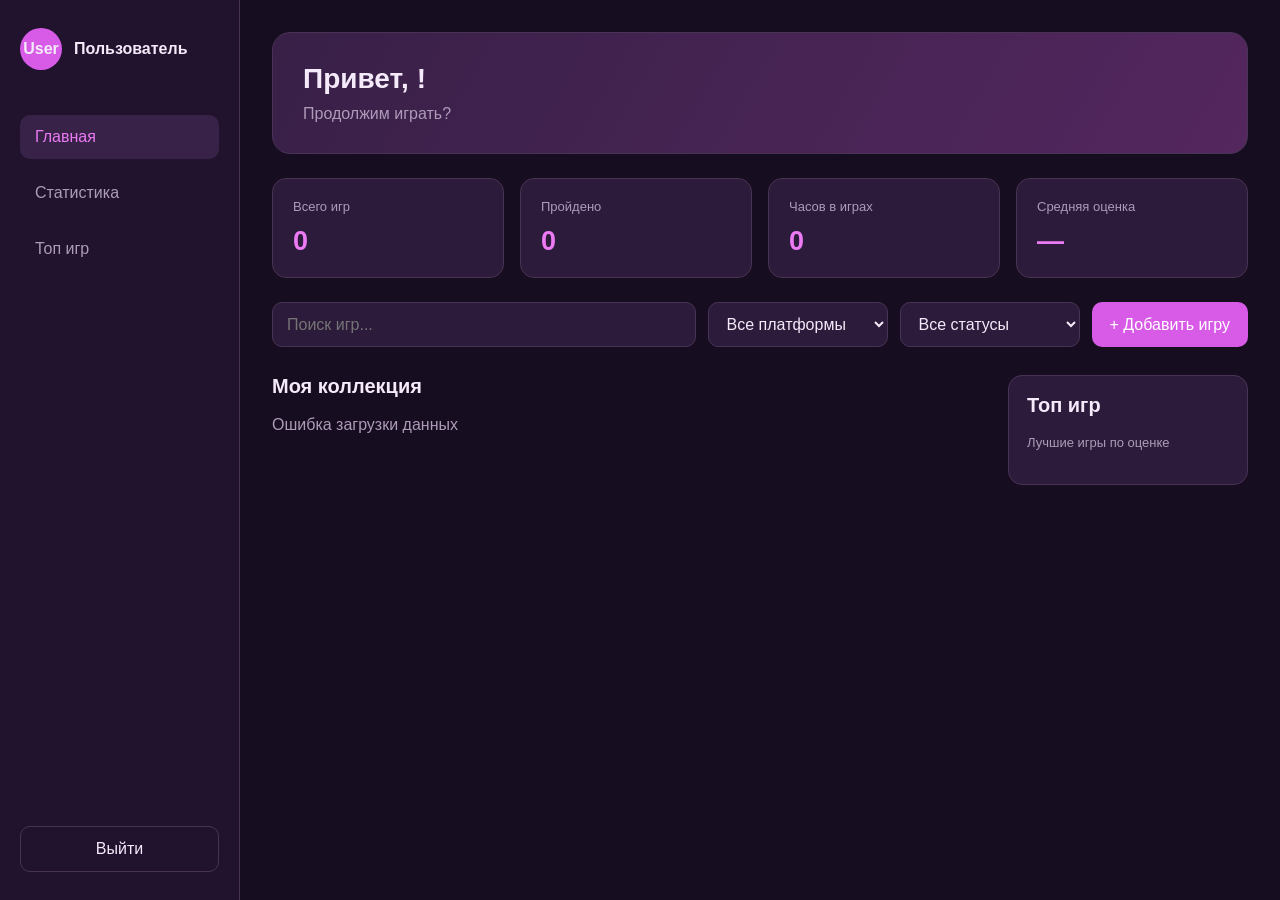
==== static/index.html @ 77241087 "initial project" ====
<!DOCTYPE html>
<html lang="ru">
<head>
    <meta charset="UTF-8">
    <meta name="viewport" content="width=device-width, initial-scale=1.0">
    <link rel="stylesheet" href="/static/css/style.css">
    <title>Коллекция игр</title>
</head>

<body>
    <div class="app-layout">

        <!-- Боковая панель -->
        <aside class="sidebar">
            <div class="sidebar-profile">
                <div class="user-avatar">User</div>
                <span id="sidebar-username">Пользователь</span>
            </div>

            <nav class="sidebar-nav">
                <a href="#" class="nav-link active">Главная</a>
                <a href="#" class="nav-link">Статистика</a>
                <a href="#" class="nav-link">Топ игр</a>
            </nav>

            <button id="logout-button" class="logout-button">
                Выйти
            </button>
        </aside>

        <!-- Основная область -->
        <main class="main-content">

            <!-- Приветственный баннер -->
            <section class="hello-banner">
                <div>
                    <h1>Привет, <span id="username"></span>!</h1>
                    <p>Продолжим играть?</p>
                </div>
            </section>

            <!-- Статистика -->
            <section class="stats-section">

                <div class="stats-card stats-1">
                    <p class="stats-p-min">Всего игр</p>
                    <h2 id="total-games">0</h2>
                </div>

                <div class="stats-card stats-2">
                    <p class="stats-p-min">Пройдено</p>
                    <h2 id="completed-games">0</h2>
                </div>

                <div class="stats-card stats-3">
                    <p class="stats-p-min">Часов в играх</p>
                    <h2 id="total-hours">0</h2>
                </div>

                <div class="stats-card stats-4">
                    <p class="stats-p-min">Средняя оценка</p>
                    <h2 id="average-rating">—</h2>
                </div>

            </section>

            <!-- Поиск и фильтры -->
            <section class="toolbar">
                <input
                    type="text"
                    id="search-input"
                    placeholder="Поиск игр..."
                >

                <select id="platform-filter">
                    <option value="">Все платформы</option>
                </select>

                <select id="status-filter">
                    <option value="">Все статусы</option>
                </select>

                <button id="add-game-button">
                    + Добавить игру
                </button>
            </section>

            <!-- Игры и топ -->
            <section class="collection-layout">

                <div class="games-section">
                    <h2>Моя коллекция</h2>

                    <p id="message">Загрузка...</p>

                    <div id="games-list" class="games-grid"></div>
                </div>

                <aside class="top-section">
                    <h2>Топ игр</h2>
                    <p>Лучшие игры по оценке</p>

                    <div id="top-games-list"></div>
                </aside>

            </section>

        </main>
    </div>

    <script src="/static/js/index.js"></script>
</body>
</html>
---- static/css/style.css ----
/* ---------- Общие настройки ---------- */

* {
    box-sizing: border-box;
    margin: 0;
    padding: 0;
}

:root {
    --background: #160d20;
    --sidebar: #21132e;
    --card: #2c1b3a;
    --card-light: #382247;
    --accent: #d85be8;
    --accent-hover: #eb7af4;
    --text: #f5eafa;
    --muted: #ad9bb8;
    --border: #493354;
}

body {
    font-family: Arial, sans-serif;
    background: var(--background);
    color: var(--text);
    min-height: 100vh;
}

button,
input,
select {
    font: inherit;
}

button {
    cursor: pointer;
}

a {
    color: inherit;
    text-decoration: none;
}

/* ---------- Общая структура ---------- */

.app-layout {
    display: flex;
    min-height: 100vh;
}

/* ---------- Боковая панель ---------- */

.sidebar {
    width: 240px;
    min-width: 240px;
    height: 100vh;
    position: sticky;
    top: 0;
    background: var(--sidebar);
    border-right: 1px solid var(--border);
    padding: 28px 20px;
    display: flex;
    flex-direction: column;
}

.sidebar-profile {
    display: flex;
    align-items: center;
    gap: 12px;
    font-weight: bold;
    margin-bottom: 45px;
    overflow-wrap: anywhere;
}

.user-avatar {
    width: 42px;
    height: 42px;
    border-radius: 50%;
    background: var(--accent);
    display: flex;
    align-items: center;
    justify-content: center;
    font-weight: bold;
    flex-shrink: 0;
}

.sidebar-nav {
    display: flex;
    flex-direction: column;
    gap: 12px;
}

.nav-link {
    padding: 13px 15px;
    border-radius: 10px;
    color: var(--muted);
    transition: 0.2s;
}

.nav-link:hover,
.nav-link.active {
    background: var(--card-light);
    color: var(--accent-hover);
}

.logout-button {
    margin-top: auto;
    padding: 13px;
    border: 1px solid var(--border);
    border-radius: 10px;
    background: transparent;
    color: var(--text);
}

.logout-button:hover {
    background: var(--card-light);
}

/* ---------- Основная область ---------- */

.main-content {
    flex: 1;
    min-width: 0;
    padding: 32px;
}

/* ---------- Приветственный баннер ---------- */

.hello-banner {
    background: linear-gradient(120deg, #382047, #54275f);
    border: 1px solid var(--border);
    border-radius: 18px;
    padding: 30px;
    margin-bottom: 24px;
}

.hello-banner h1 {
    font-size: 28px;
    margin-bottom: 10px;
}

.hello-banner p {
    color: var(--muted);
}

/* ---------- Статистика ---------- */

.stats-section {
    display: grid;
    grid-template-columns: repeat(4, minmax(0, 1fr));
    gap: 16px;
    margin-bottom: 24px;
}

.stats-card {
    background: var(--card);
    border: 1px solid var(--border);
    border-radius: 14px;
    padding: 20px;
    min-width: 0;
}

.stats-p-min {
    color: var(--muted);
    font-size: 13px;
    margin-bottom: 12px;
}

.stats-card h2 {
    color: var(--accent-hover);
    font-size: 27px;
}

/* ---------- Поиск и фильтры ---------- */

.toolbar {
    display: flex;
    gap: 12px;
    margin-bottom: 28px;
}

.toolbar input,
.toolbar select {
    min-width: 0;
    padding: 12px 14px;
    background: var(--card);
    border: 1px solid var(--border);
    border-radius: 10px;
    color: var(--text);
    outline: none;
}

.toolbar input {
    flex: 1;
}

.toolbar select {
    flex: 0 1 180px;
}

.toolbar input:focus,
.toolbar select:focus {
    border-color: var(--accent);
}

.toolbar button {
    padding: 12px 18px;
    background: var(--accent);
    color: white;
    border: none;
    border-radius: 10px;
    white-space: nowrap;
}

.toolbar button:hover {
    background: var(--accent-hover);
}

/* ---------- Коллекция и топ ---------- */

.collection-layout {
    display: grid;
    grid-template-columns: minmax(0, 1fr) 240px;
    gap: 24px;
    align-items: start;
}

.games-section,
.top-section {
    min-width: 0;
}

.games-section h2,
.top-section h2 {
    font-size: 20px;
    margin-bottom: 18px;
}

.top-section {
    background: var(--card);
    border: 1px solid var(--border);
    border-radius: 14px;
    padding: 18px;
}

.top-section > p {
    color: var(--muted);
    font-size: 13px;
    margin-bottom: 16px;
}

/* ---------- Сетка игр ---------- */

.games-grid {
    display: grid;
    grid-template-columns: repeat(4, minmax(0, 1fr));
    gap: 16px;
}

#message {
    color: var(--muted);
    margin-bottom: 16px;
}

/* ---------- Адаптивность ---------- */

@media (max-width: 1100px) {
    .games-grid {
        grid-template-columns: repeat(3, minmax(0, 1fr));
    }

    .collection-layout {
        grid-template-columns: minmax(0, 1fr) 210px;
    }
}

@media (max-width: 850px) {
    .sidebar {
        width: 190px;
        min-width: 190px;
    }

    .main-content {
        padding: 20px;
    }

    .stats-section {
        grid-template-columns: repeat(2, minmax(0, 1fr));
    }

    .collection-layout {
        grid-template-columns: 1fr;
    }

    .top-section {
        order: -1;
    }

    .games-grid {
        grid-template-columns: repeat(2, minmax(0, 1fr));
    }

    .toolbar {
        flex-wrap: wrap;
    }

    .toolbar input {
        flex-basis: 100%;
    }
}

@media (max-width: 600px) {
    .app-layout {
        flex-direction: column;
    }

    .sidebar {
        width: 100%;
        min-width: 0;
        height: auto;
        position: static;
        padding: 15px;
    }

    .sidebar-profile {
        margin-bottom: 15px;
    }

    .sidebar-nav {
        flex-direction: row;
        flex-wrap: wrap;
    }

    .nav-link {
        padding: 10px;
        font-size: 13px;
    }

    .logout-button {
        margin-top: 15px;
    }

    .main-content {
        padding: 16px;
    }

    .hello-banner {
        padding: 22px;
    }

    .hello-banner h1 {
        font-size: 23px;
    }

    .toolbar {
        flex-direction: column;
    }

    .toolbar input,
    .toolbar select,
    .toolbar button {
        width: 100%;
        flex: auto;
    }

    .games-grid {
        grid-template-columns: repeat(2, minmax(0, 1fr));
        gap: 10px;
    }
}

@media (max-width: 360px) {
    .stats-section {
        gap: 8px;
    }

    .stats-card {
        padding: 13px;
    }

    .stats-card h2 {
        font-size: 22px;
    }
}
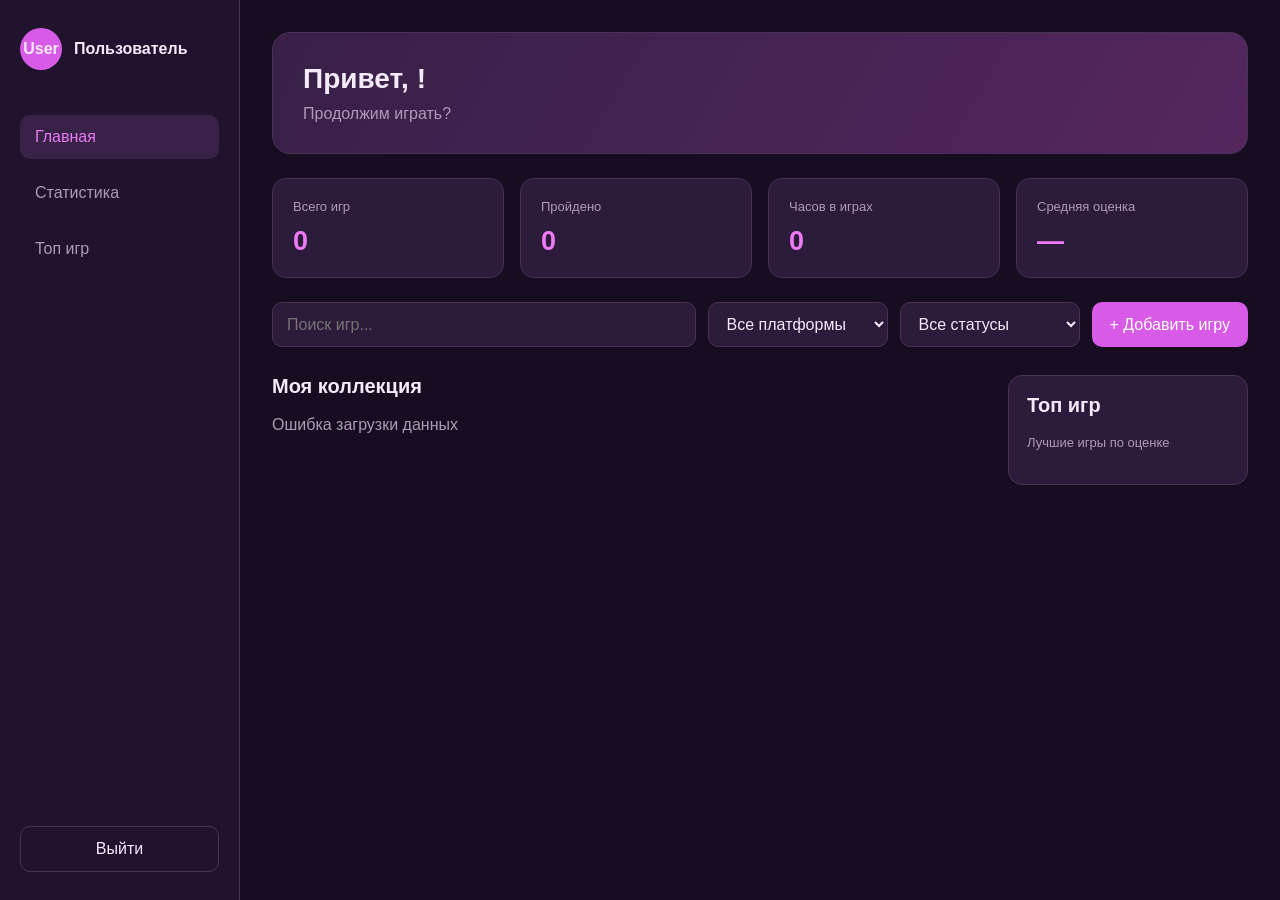
==== commit b9dd984c: "Обновление проекта" ====
--- a/static/index.html
+++ b/static/index.html
@@ -84,7 +84,41 @@
                 <button id="add-game-button">
                     + Добавить игру
                 </button>
+
             </section>
+
+            <div id="add-game-form" class="modal-overlay" hidden>
+                <div class="modal-window">
+                    <h2>Добавить игру</h2>
+
+                    <form id="game-form">
+                        <input type="hidden" id="game-id">
+                        <input type="text" id="game-title" placeholder="Название игры" required>
+
+                        <textarea id="game-description" placeholder="Описание игры"></textarea>
+
+                        <select id="game-platform" required>
+                            <option value="">Выбери платформу</option>
+                        </select>
+
+                        <select id="game-status" required>
+                            <option value="">Выбери статус</option>
+                        </select>
+
+                            <input type="number" id="game-hours" placeholder="Сколько часов сыграно" min="0" step="0.1">
+
+                            <input type="number" id="game-rating" placeholder="Оценка" min="0" max="10" step="0.1">
+
+                            <input type="text" id="game-genre" placeholder="Жанр">
+
+                            <label for="game-date">Дата выхода</label>
+                            <input type="date" id="game-date">
+
+                        <button type="submit">Сохранить игру</button>
+                        <button type="button" id="cancel-game-button">Отмена</button>
+                    </form>
+                </div>
+            </div>
 
             <!-- Игры и топ -->
             <section class="collection-layout">
--- a/static/css/style.css
+++ b/static/css/style.css
@@ -1,5 +1,4 @@
 
-/* ---------- Общие настройки ---------- */
 
 * {
     box-sizing: border-box;
@@ -41,14 +40,11 @@
     text-decoration: none;
 }
 
-/* ---------- Общая структура ---------- */
-
 .app-layout {
     display: flex;
     min-height: 100vh;
 }
 
-/* ---------- Боковая панель ---------- */
 
 .sidebar {
     width: 240px;
@@ -116,15 +112,12 @@
     background: var(--card-light);
 }
 
-/* ---------- Основная область ---------- */
-
 .main-content {
     flex: 1;
     min-width: 0;
     padding: 32px;
 }
 
-/* ---------- Приветственный баннер ---------- */
 
 .hello-banner {
     background: linear-gradient(120deg, #382047, #54275f);
@@ -143,7 +136,7 @@
     color: var(--muted);
 }
 
-/* ---------- Статистика ---------- */
+
 
 .stats-section {
     display: grid;
@@ -171,7 +164,6 @@
     font-size: 27px;
 }
 
-/* ---------- Поиск и фильтры ---------- */
 
 .toolbar {
     display: flex;
@@ -216,7 +208,6 @@
     background: var(--accent-hover);
 }
 
-/* ---------- Коллекция и топ ---------- */
 
 .collection-layout {
     display: grid;
@@ -249,7 +240,6 @@
     margin-bottom: 16px;
 }
 
-/* ---------- Сетка игр ---------- */
 
 .games-grid {
     display: grid;
@@ -262,7 +252,6 @@
     margin-bottom: 16px;
 }
 
-/* ---------- Адаптивность ---------- */
 
 @media (max-width: 1100px) {
     .games-grid {
@@ -382,3 +371,92 @@
         font-size: 22px;
     }
 }
+
+
+.modal-overlay {
+    position: fixed;
+    inset: 0;
+    background: rgba(0, 0, 0, 0.75);
+    display: flex;
+    justify-content: center;
+    align-items: center;
+    z-index: 1000;
+    padding: 20px;
+}
+
+#add-game-form[hidden] {
+    display: none;
+}
+
+.modal-window {
+    background: #2b1938;
+    border: 1px solid #59366b;
+    border-radius: 18px;
+    padding: 30px;
+    width: 100%;
+    max-width: 500px;
+    max-height: 90vh;
+    overflow-y: auto;
+    box-shadow: 0 10px 40px rgba(0, 0, 0, 0.5);
+}
+
+.modal-window h2 {
+    color: #ffffff;
+    margin-top: 0;
+    margin-bottom: 25px;
+    text-align: center;
+}
+
+
+.modal-window input,
+.modal-window textarea,
+.modal-window select {
+    width: 100%;
+    box-sizing: border-box;
+    padding: 12px;
+    margin-bottom: 14px;
+    background: #1c1025;
+    color: white;
+    border: 1px solid #59366b;
+    border-radius: 9px;
+    font-size: 14px;
+}
+
+.modal-window textarea {
+    min-height: 90px;
+    resize: vertical;
+}
+
+
+.modal-window button {
+    padding: 12px 18px;
+    margin: 5px;
+    border: none;
+    border-radius: 9px;
+    background: #d64de5;
+    color: white;
+    cursor: pointer;
+    font-size: 14px;
+}
+
+.modal-window button:hover {
+    background: #e56cf0;
+}
+
+@media (max-width: 480px) {
+    .modal-window {
+        padding: 20px;
+    }
+}
+
+
+.modal-window input[type="number"]::-webkit-inner-spin-button,
+.modal-window input[type="number"]::-webkit-outer-spin-button {
+    -webkit-appearance: none;
+    margin: 0;
+}
+
+.modal-window input[type="number"] {
+    -moz-appearance: textfield;
+    appearance: textfield;
+}
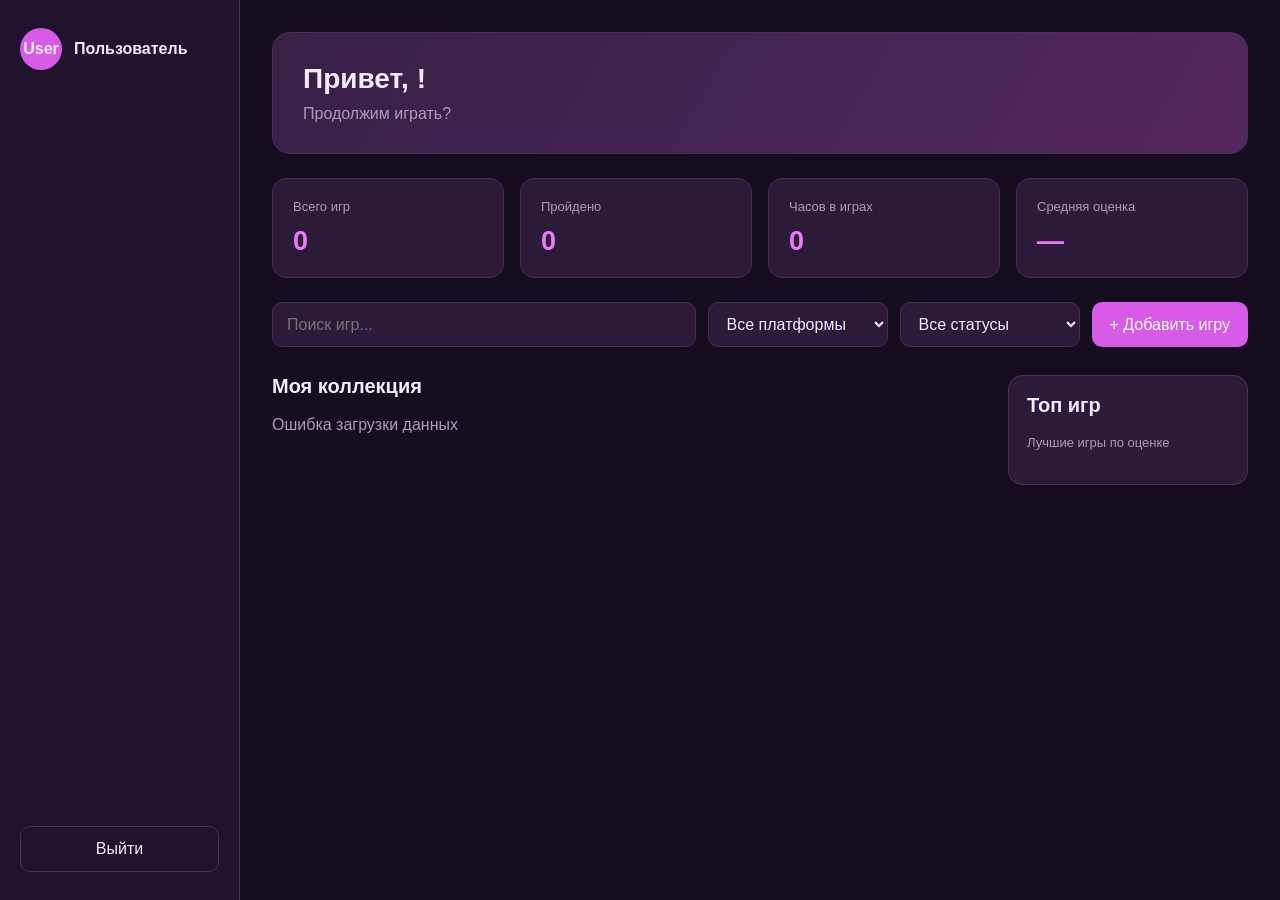
==== commit f13a7fa8: "Обновление боковой панели" ====
--- a/static/index.html
+++ b/static/index.html
@@ -11,28 +11,21 @@
 <body>
     <div class="app-layout">
 
-        <!-- Боковая панель -->
+        
         <aside class="sidebar">
             <div class="sidebar-profile">
                 <div class="user-avatar">User</div>
                 <span id="sidebar-username">Пользователь</span>
             </div>
 
-            <nav class="sidebar-nav">
-                <a href="#" class="nav-link active">Главная</a>
-                <a href="#" class="nav-link">Статистика</a>
-                <a href="#" class="nav-link">Топ игр</a>
-            </nav>
-
             <button id="logout-button" class="logout-button">
                 Выйти
             </button>
         </aside>
 
-        <!-- Основная область -->
+
         <main class="main-content">
 
-            <!-- Приветственный баннер -->
             <section class="hello-banner">
                 <div>
                     <h1>Привет, <span id="username"></span>!</h1>
@@ -40,7 +33,6 @@
                 </div>
             </section>
 
-            <!-- Статистика -->
             <section class="stats-section">
 
                 <div class="stats-card stats-1">
@@ -65,7 +57,6 @@
 
             </section>
 
-            <!-- Поиск и фильтры -->
             <section class="toolbar">
                 <input
                     type="text"
@@ -120,7 +111,6 @@
                 </div>
             </div>
 
-            <!-- Игры и топ -->
             <section class="collection-layout">
 
                 <div class="games-section">
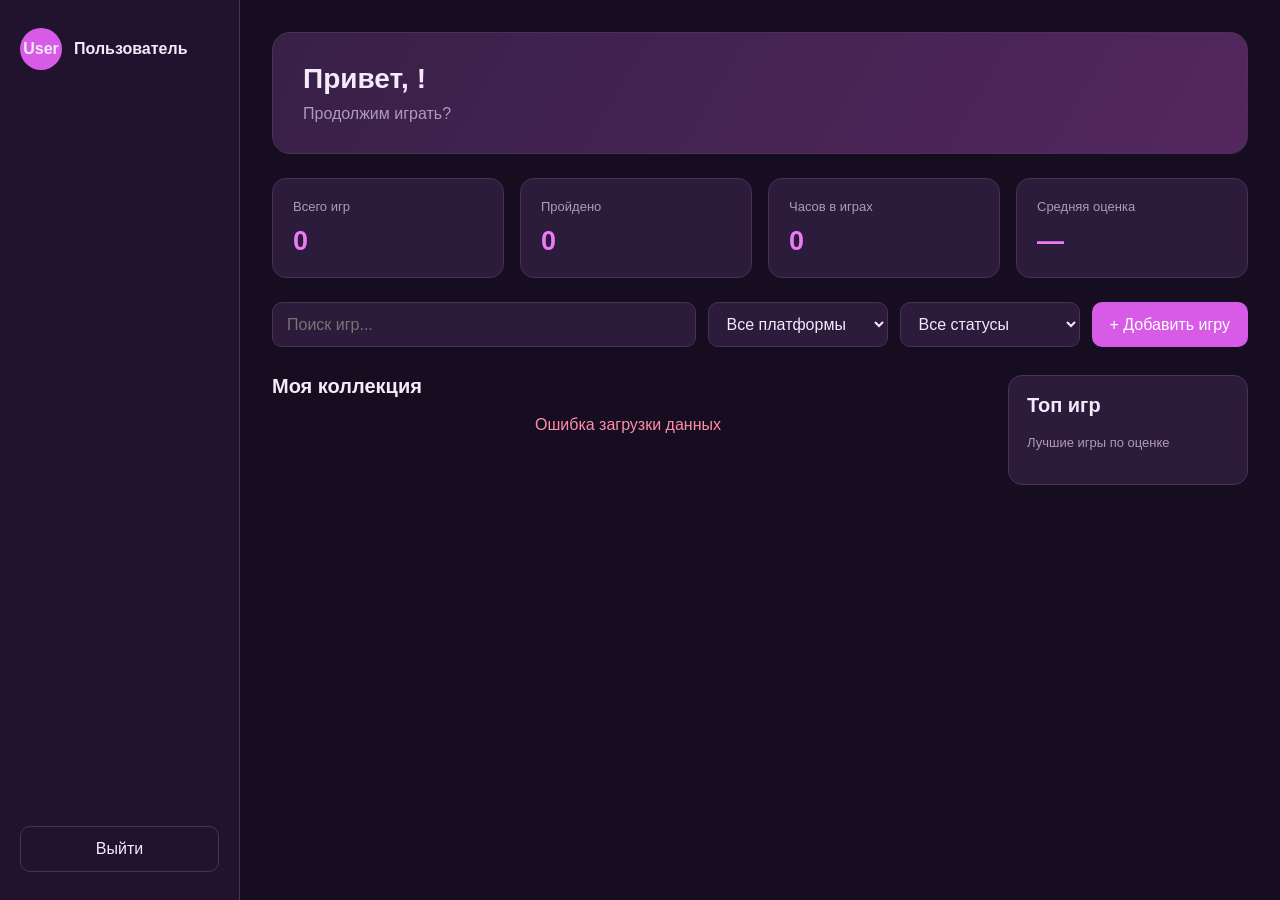
==== commit 98ef9caf: "Обновление проекта" ====
--- a/static/index.html
+++ b/static/index.html
@@ -84,6 +84,20 @@
 
                     <form id="game-form">
                         <input type="hidden" id="game-id">
+
+                        <input type="hidden" id="game-cover-url">
+
+                        <div class="rawg-search">
+                            <input
+                                type="search"
+                                id="rawg-search"
+                                placeholder="Найти игру в RAWG..."
+                                autocomplete="off"
+                            >
+
+                            <div id="rawg-results"></div>
+                        </div>
+
                         <input type="text" id="game-title" placeholder="Название игры" required>
 
                         <textarea id="game-description" placeholder="Описание игры"></textarea>
--- a/static/css/style.css
+++ b/static/css/style.css
@@ -459,4 +459,413 @@
 .modal-window input[type="number"] {
     -moz-appearance: textfield;
     appearance: textfield;
+}
+
+
+/* Карточка игры */
+.game-card {
+    background: var(--card);
+    border: 1px solid var(--border);
+    border-radius: 16px;
+    overflow: hidden;
+    position: relative;
+    transition: transform 0.2s, border-color 0.2s;
+}
+
+.game-card:hover {
+    transform: translateY(-4px);
+    border-color: var(--accent);
+}
+
+/* Обложка */
+.game-cover {
+    height: 190px;
+    position: relative;
+    background: linear-gradient(135deg, #382047, #7b328b, #d85be8);
+    display: flex;
+    align-items: center;
+    justify-content: center;
+    overflow: hidden;
+}
+
+.game-cover-placeholder {
+    font-size: 48px;
+    opacity: 0.7;
+}
+
+/* Платформа на обложке */
+.platform-label {
+    position: absolute;
+    top: 12px;
+    right: 12px;
+    padding: 6px 10px;
+    background: rgba(22, 13, 32, 0.85);
+    border: 1px solid var(--border);
+    border-radius: 8px;
+    font-size: 12px;
+}
+
+/* Информация об игре */
+.game-info {
+    padding: 16px;
+    position: relative;
+}
+
+.game-title {
+    font-size: 17px;
+    margin-bottom: 6px;
+    overflow-wrap: anywhere;
+}
+
+.game-genre {
+    color: var(--muted);
+    font-size: 13px;
+    margin-bottom: 12px;
+}
+
+.game-status {
+    display: inline-block;
+    padding: 5px 10px;
+    border-radius: 7px;
+    font-size: 12px;
+    margin-bottom: 16px;
+    background: #493354;
+}
+
+/* Нижняя строка карточки */
+.game-meta {
+    display: flex;
+    align-items: center;
+    gap: 14px;
+    color: var(--muted);
+    font-size: 13px;
+}
+
+.game-menu {
+    margin-left: auto;
+    position: relative;
+}
+
+.game-menu-button {
+    background: transparent;
+    border: none;
+    color: var(--text);
+    font-size: 24px;
+    cursor: pointer;
+    padding: 0 4px;
+}
+
+.game-menu-content {
+    display: none;
+    position: absolute;
+    right: 0;
+    bottom: 100%;
+    min-width: 150px;
+    background: var(--card-light);
+    border: 1px solid var(--border);
+    border-radius: 10px;
+    padding: 6px;
+    z-index: 10;
+}
+
+.game-menu.open .game-menu-content {
+    display: block;
+}
+
+.game-menu-content button {
+    display: block;
+    width: 100%;
+    padding: 9px;
+    background: transparent;
+    border: none;
+    color: var(--text);
+    text-align: left;
+    border-radius: 6px;
+}
+
+.game-menu-content button:hover {
+    background: var(--card);
+}
+
+/* Цвета статусов игр */
+.game-status {
+    font-weight: 600;
+}
+
+.game-status.status-not-started {
+    background: #45404f;
+    color: #c4bdce;
+}
+
+.game-status.status-playing {
+    background: #49306b;
+    color: #d5aaff;
+}
+
+.game-status.status-completed {
+    background: #244d3b;
+    color: #8de0ad;
+}
+
+.game-status.status-dropped {
+    background: #572d39;
+    color: #ff9eae;
+}
+.game-cover-image {
+    width: 100%;
+    height: 100%;
+    object-fit: cover;
+    display: block;
+}
+.rawg-result {
+    display: flex;
+    align-items: center;
+    gap: 12px;
+    width: 100%;
+    padding: 8px;
+    text-align: left;
+}
+
+.rawg-result img {
+    width: 60px;
+    height: 80px;
+    object-fit: cover;
+    flex-shrink: 0;
+    border-radius: 6px;
+}
+
+#rawg-results {
+    max-height: 300px;
+    overflow-y: auto;
+}
+
+.top-game-item {
+    display: flex;
+    align-items: center;
+    gap: 12px;
+    padding: 10px;
+    margin-bottom: 10px;
+    background: rgba(255, 255, 255, 0.04);
+    border-radius: 10px;
+}
+
+.top-game-image {
+    width: 55px;
+    height: 70px;
+    object-fit: cover;
+    border-radius: 6px;
+    flex-shrink: 0;
+}
+
+.top-game-info {
+    display: flex;
+    flex-direction: column;
+    gap: 6px;
+    min-width: 0;
+}
+
+.top-game-title {
+    font-size: 14px;
+    font-weight: 600;
+    overflow-wrap: anywhere;
+}
+
+.top-game-rating {
+    color: #ffca55;
+    font-size: 13px;
+}
+
+
+/* Авторизация и регистрация */
+
+body.auth-page {
+    min-height: 100vh;
+    margin: 0;
+    display: flex;
+    justify-content: center;
+    align-items: center;
+    padding: 20px;
+    box-sizing: border-box;
+    background: #100d18;
+}
+
+.auth-page main {
+    width: 100%;
+    max-width: 420px;
+    padding: 40px;
+    box-sizing: border-box;
+    background: #1d1829;
+    border: 1px solid #39304d;
+    border-radius: 20px;
+    box-shadow: 0 10px 40px rgba(0, 0, 0, 0.4);
+}
+
+.auth-page main > p:first-child {
+    margin: 0 0 30px;
+    text-align: center;
+    color: #ffffff;
+    font-size: 28px;
+    font-weight: 700;
+}
+
+.auth-page .login-form {
+    display: flex;
+    flex-direction: column;
+    gap: 18px;
+}
+
+.auth-page .input {
+    display: flex;
+    flex-direction: column;
+    gap: 8px;
+}
+
+.auth-page label {
+    color: #d5cbe8;
+    font-size: 14px;
+}
+
+.auth-page input {
+    width: 100%;
+    padding: 13px 15px;
+    box-sizing: border-box;
+    border: 1px solid #493c60;
+    border-radius: 10px;
+    background: #15111f;
+    color: white;
+    outline: none;
+}
+
+.auth-page input:focus {
+    border-color: #c4a5f5;
+}
+
+.auth-page .button-login {
+    padding: 13px;
+    border: none;
+    border-radius: 10px;
+    background: #c4a5f5;
+    color: #21172e;
+    font-size: 16px;
+    font-weight: 600;
+    cursor: pointer;
+    transition: background 0.2s;
+}
+
+.auth-page .button-login:hover {
+    background: #d4bcff;
+}
+
+.auth-page main > p:last-child {
+    margin-top: 22px;
+    text-align: center;
+    color: #aaa0ba;
+    font-size: 14px;
+}
+
+.auth-page a {
+    color: #c4a5f5;
+    text-decoration: none;
+}
+
+.auth-page a:hover {
+    text-decoration: underline;
+}
+
+.auth-page #message {
+    color: #ff8caa;
+    text-align: center;
+}
+/* Страница авторизации и регистрации */
+
+.auth-page {
+    min-height: 100vh;
+    display: flex;
+    justify-content: center;
+    align-items: center;
+    background: #100d18;
+    padding: 20px;
+}
+
+.auth-container {
+    width: 100%;
+    max-width: 420px;
+    padding: 40px;
+    background: #1d1829;
+    border: 1px solid #39304d;
+    border-radius: 20px;
+    box-shadow: 0 10px 40px rgba(0, 0, 0, 0.4);
+}
+
+.auth-title {
+    text-align: center;
+    color: #ffffff;
+    font-size: 28px;
+    margin-bottom: 30px;
+}
+
+.auth-form {
+    display: flex;
+    flex-direction: column;
+    gap: 18px;
+}
+
+.auth-form .input {
+    display: flex;
+    flex-direction: column;
+    gap: 8px;
+}
+
+.auth-form label {
+    color: #d5cbe8;
+    font-size: 14px;
+}
+
+.auth-form input {
+    padding: 13px 15px;
+    border: 1px solid #493c60;
+    border-radius: 10px;
+    background: #15111f;
+    color: white;
+    outline: none;
+}
+
+.auth-form input:focus {
+    border-color: #c4a5f5;
+}
+
+.auth-button {
+    padding: 13px;
+    border: none;
+    border-radius: 10px;
+    background: #c4a5f5;
+    color: #21172e;
+    font-size: 16px;
+    font-weight: 600;
+    cursor: pointer;
+}
+
+.auth-button:hover {
+    background: #d4bcff;
+}
+
+.auth-footer {
+    text-align: center;
+    color: #aaa0ba;
+    margin-top: 22px;
+    font-size: 14px;
+}
+
+.auth-footer a {
+    color: #c4a5f5;
+    text-decoration: none;
+}
+
+.auth-footer a:hover {
+    text-decoration: underline;
+}
+
+#message {
+    color: #ff8caa;
+    text-align: center;
 }
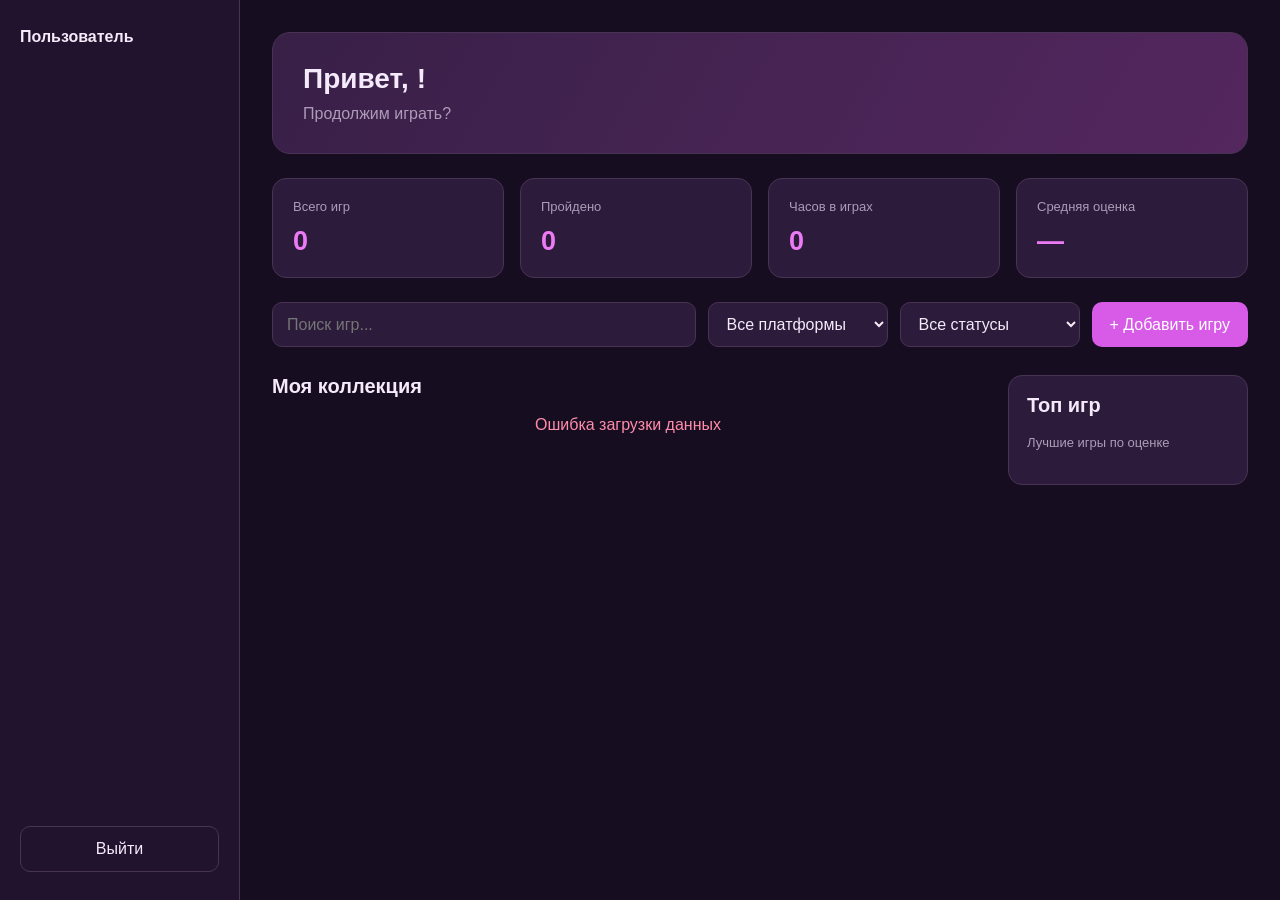
==== commit c033ff2e: "Добавлен пример настроек и автоматическое заполнение платформ" ====
--- a/static/index.html
+++ b/static/index.html
@@ -14,7 +14,7 @@
         
         <aside class="sidebar">
             <div class="sidebar-profile">
-                <div class="user-avatar">User</div>
+                
                 <span id="sidebar-username">Пользователь</span>
             </div>
 
